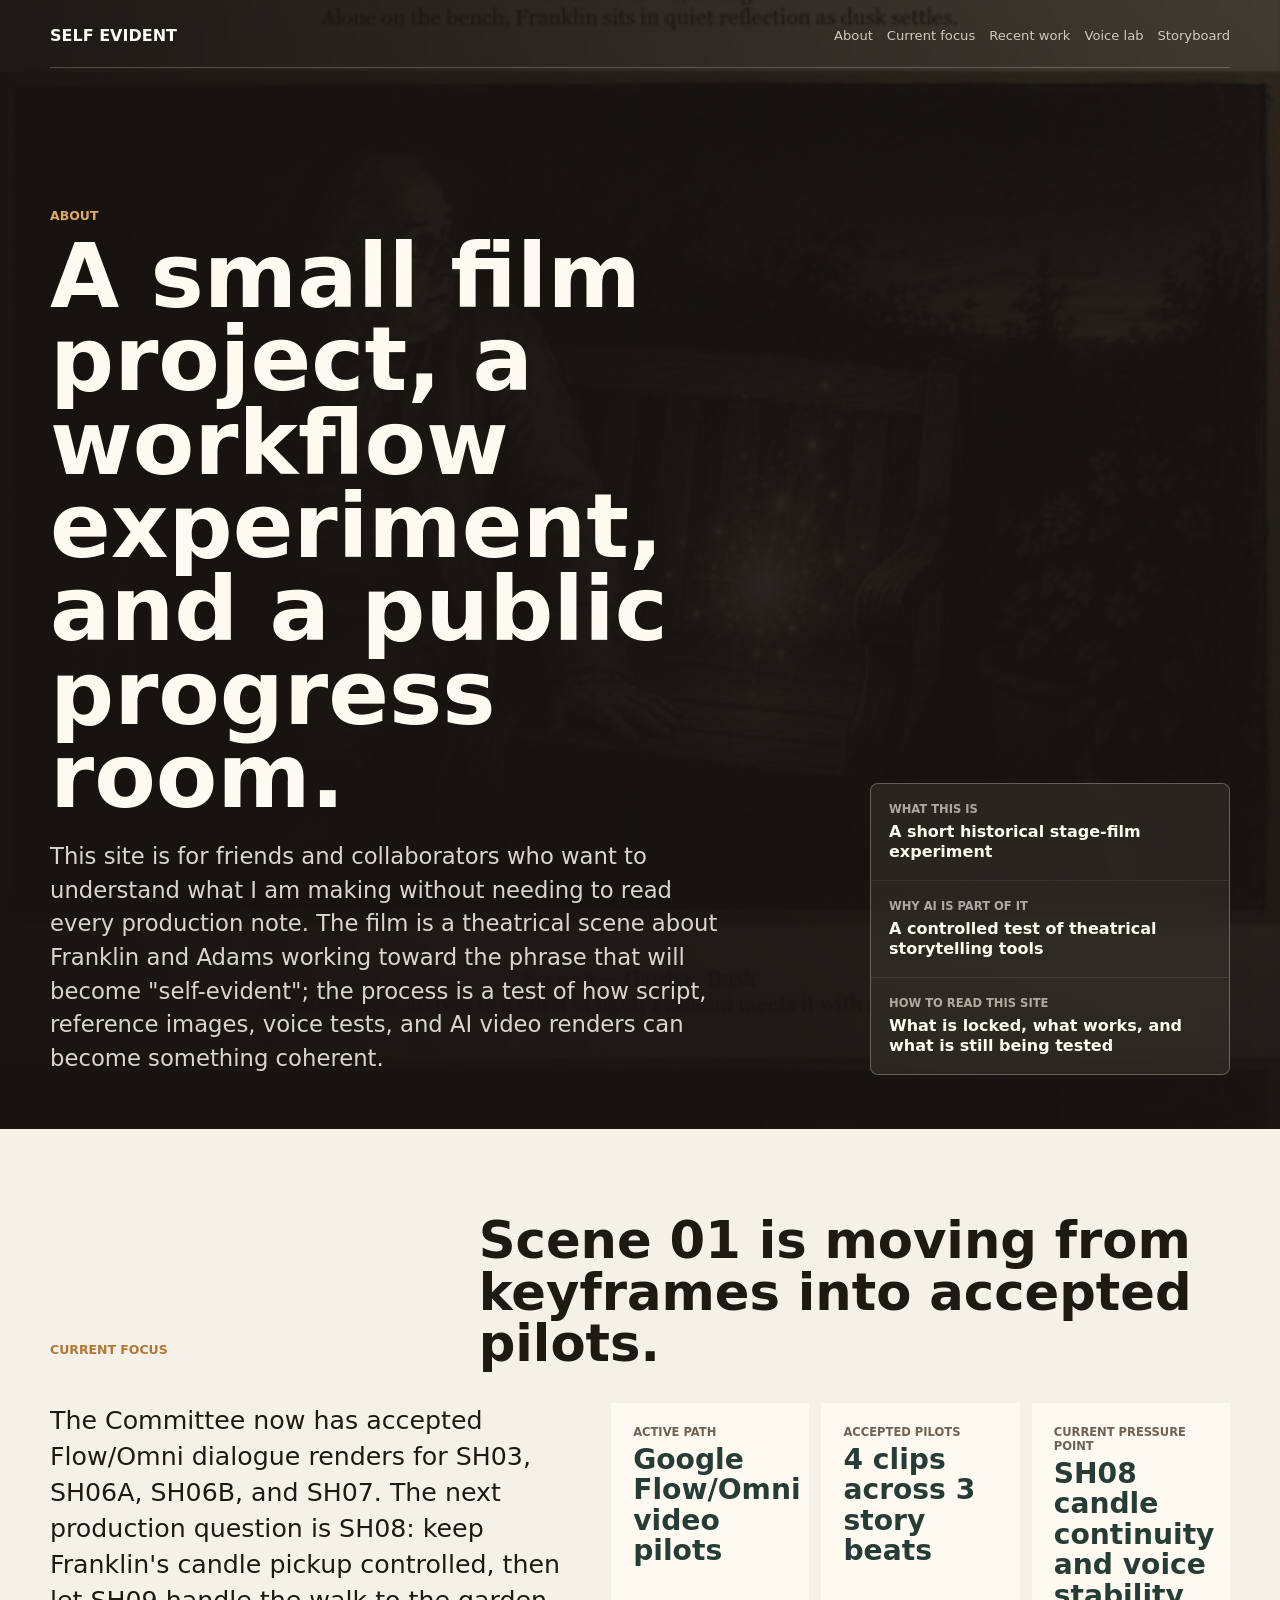
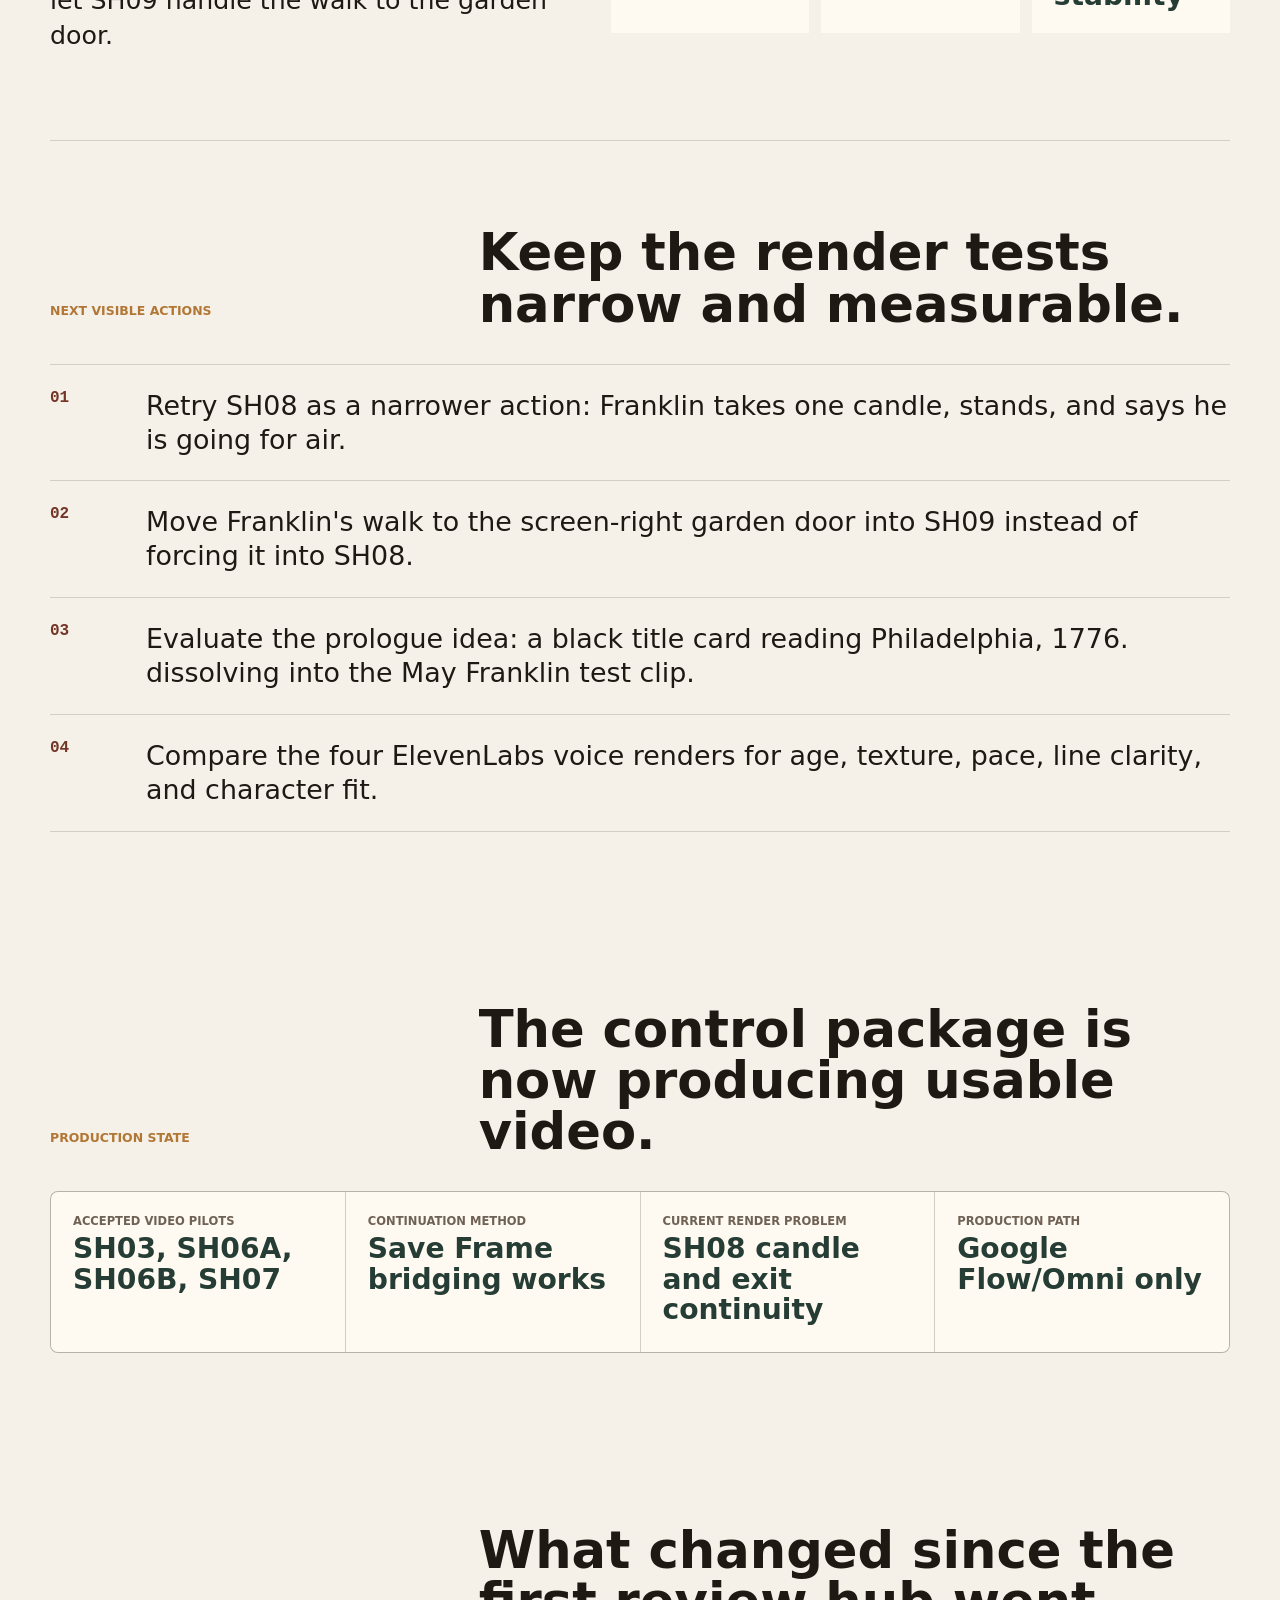
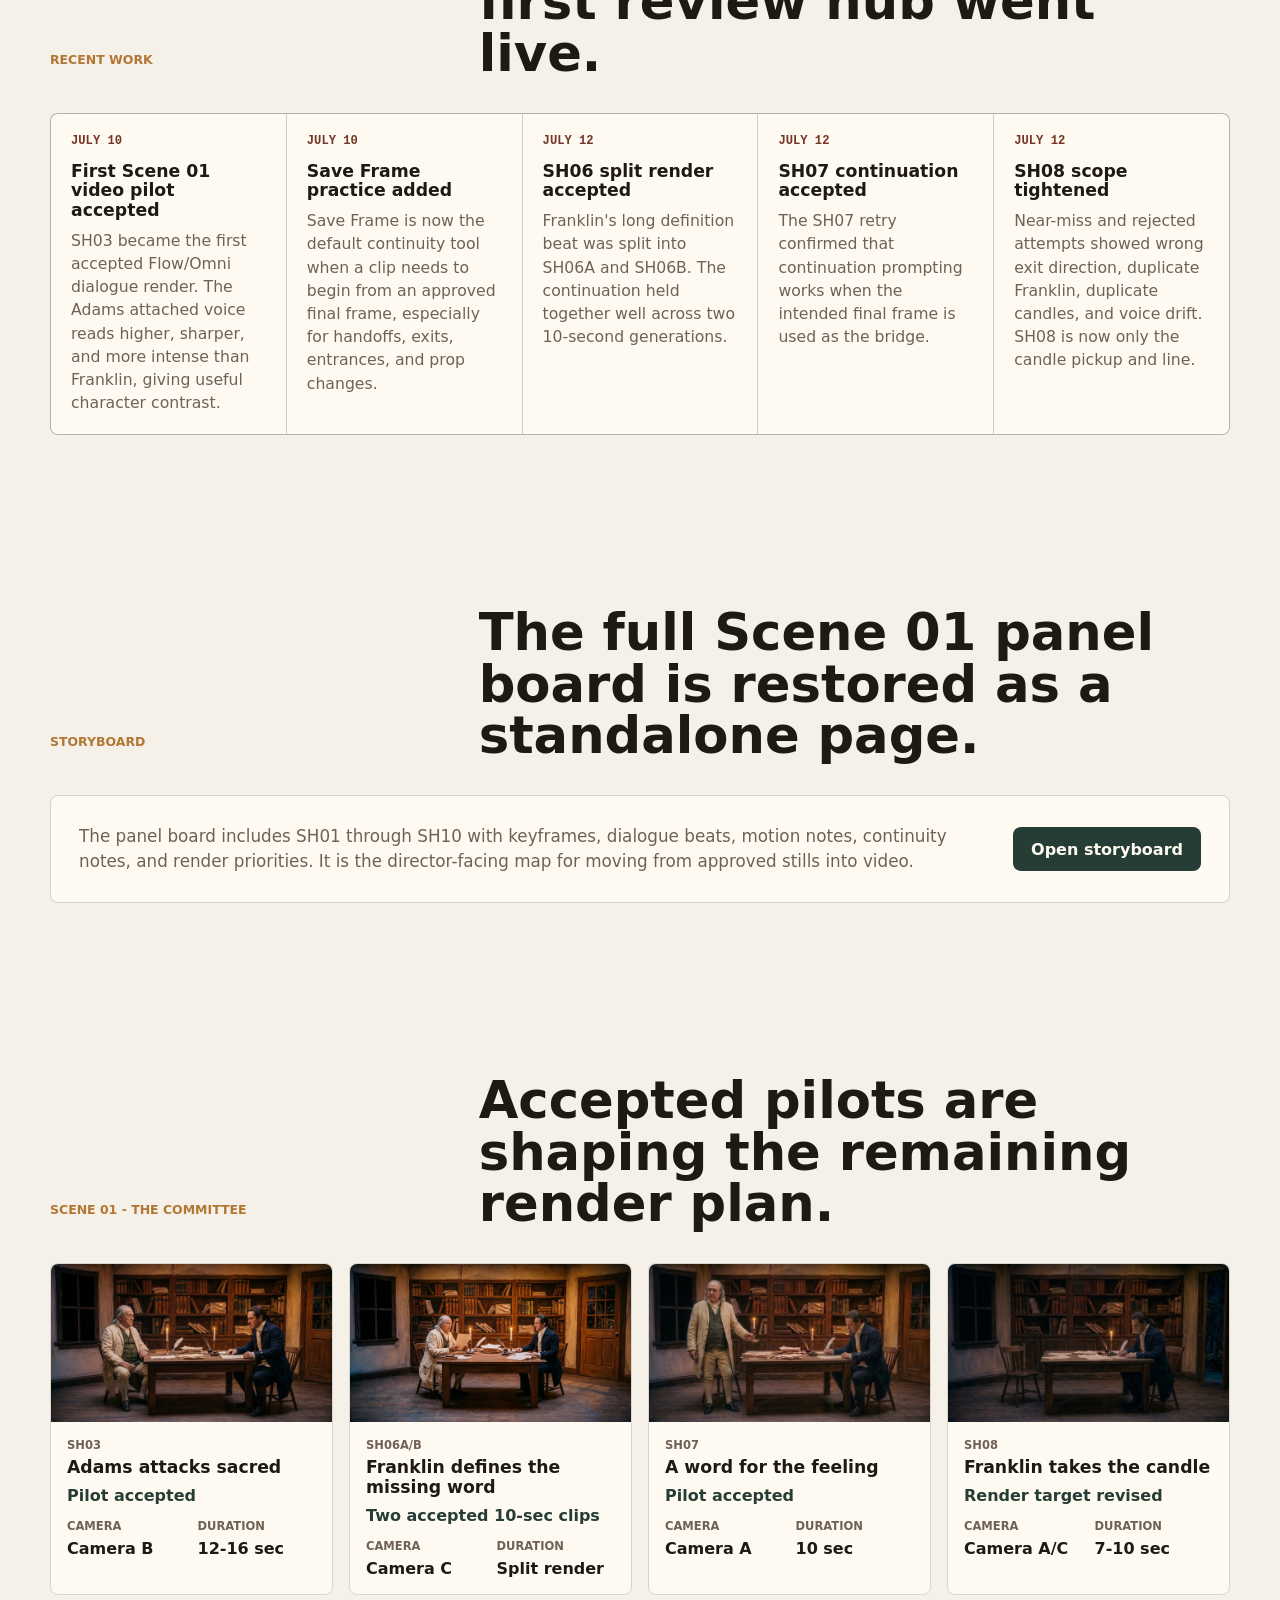
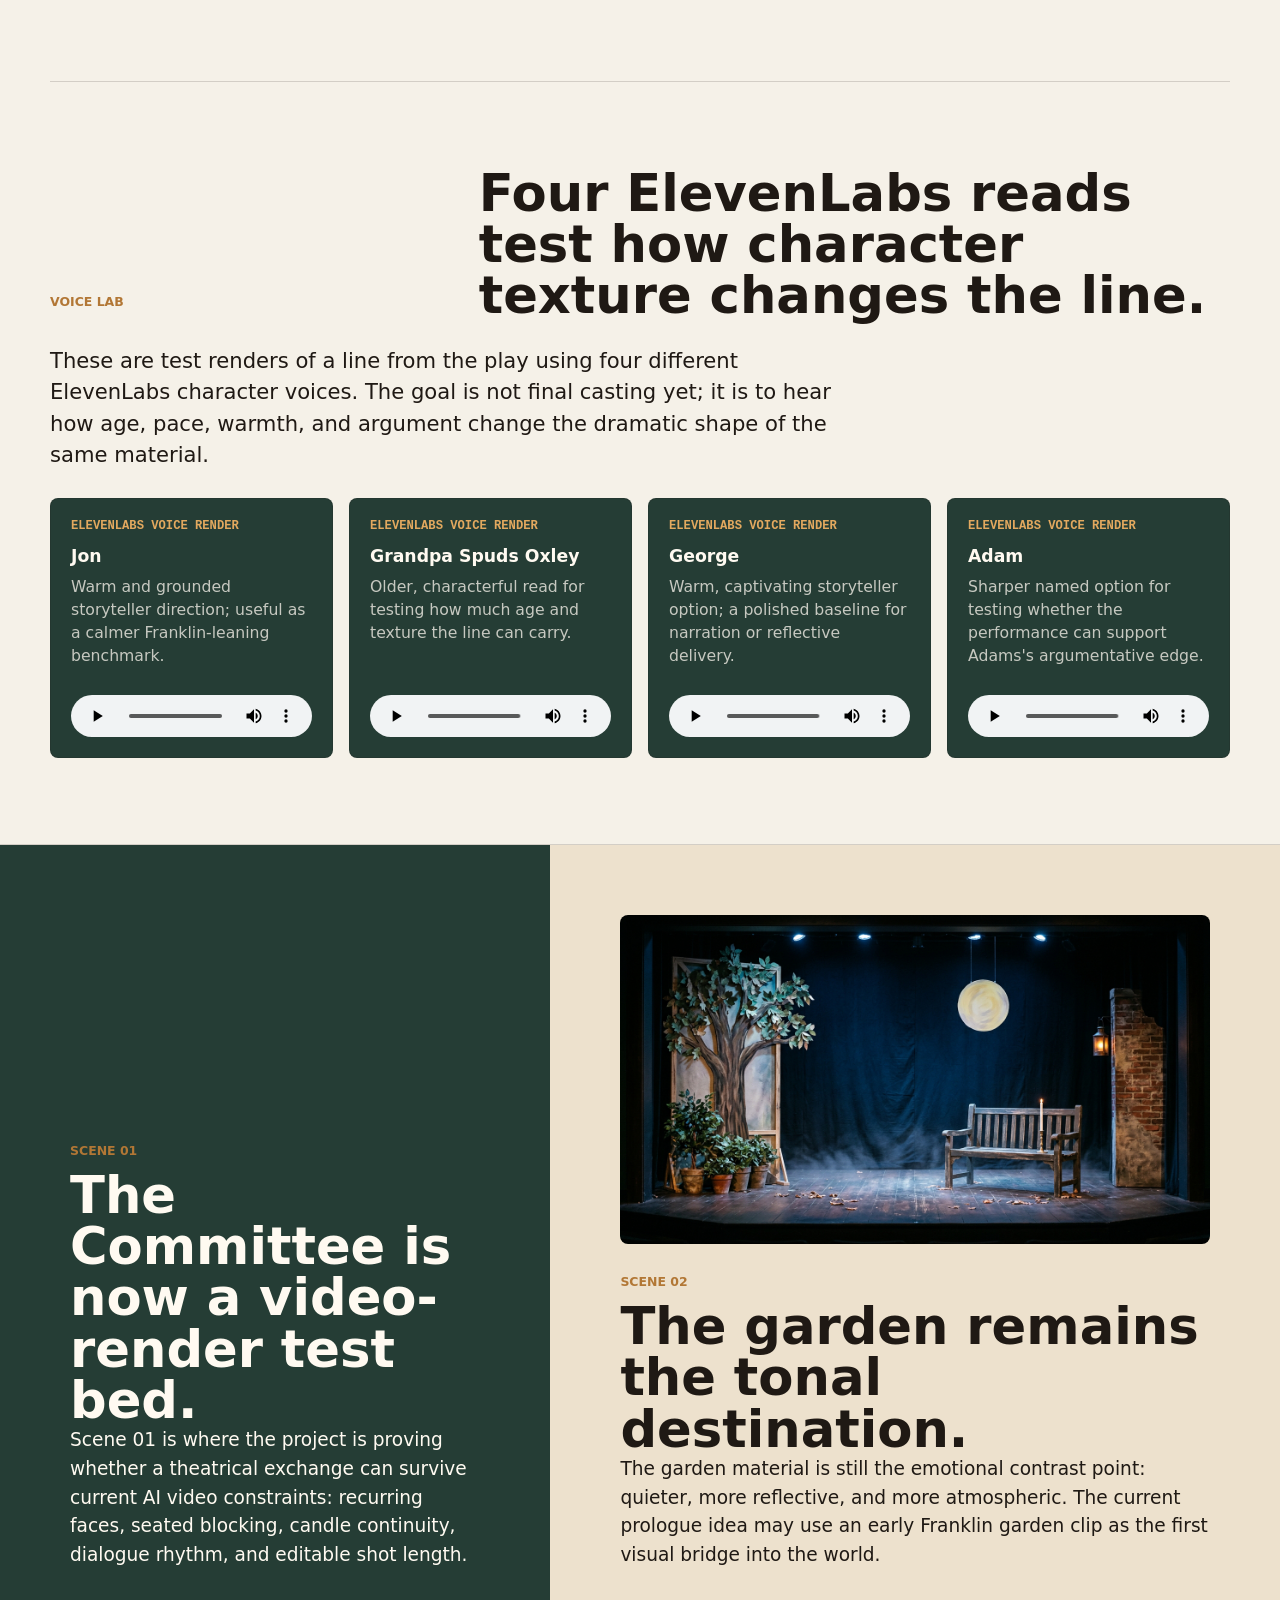
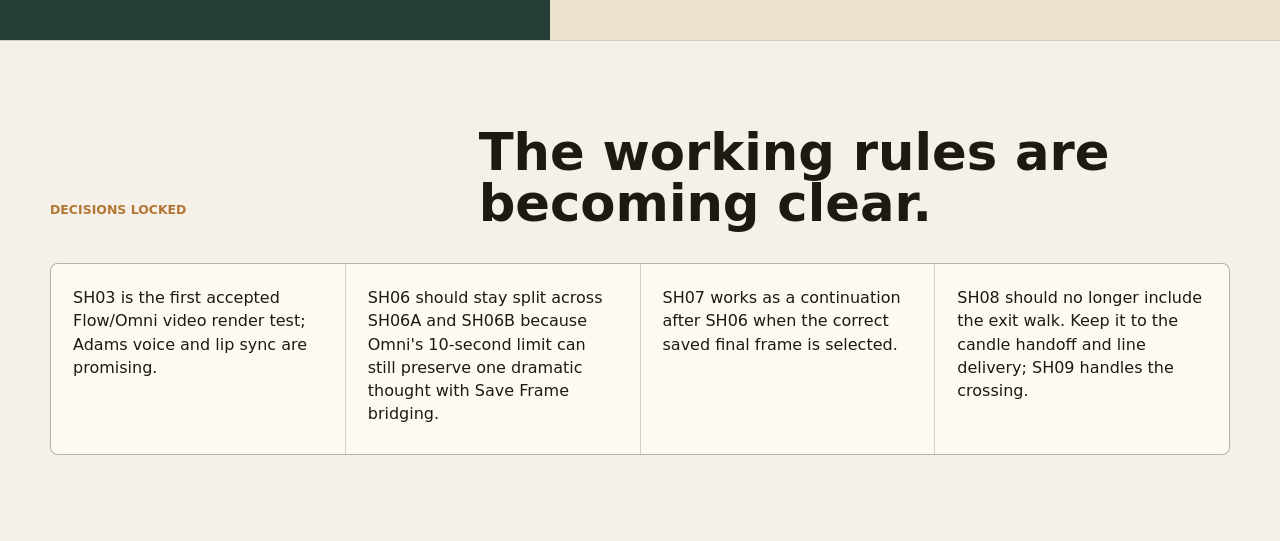
==== index.html @ 18ba49cf "Initial commit: Self Evident project site Site content copied from the sites-plugin-sites-openai-bun" ====
<!doctype html>
<html lang="en">
<head>
  <meta charset="utf-8">
  <meta name="viewport" content="width=device-width, initial-scale=1">
  <title>Self Evident Project State</title>
  <meta name="description" content="A public progress room for the Self Evident short film experiment, with Scene 01 pilots, workflow notes, and ElevenLabs voice tests.">
  <link rel="stylesheet" href="styles.css">
</head>
<body>
  <main>
    <section class="hero" id="about">
      <div class="heroMedia" aria-hidden="true">
        <img src="self-evident/refs/SE_CONCEPT_STORYBOARD_MASTER_v01.png" alt="">
      </div>
      <div class="heroShade"></div>
      <div class="heroInner">
        <nav class="topbar" aria-label="Project sections">
          <span class="brand">Self Evident</span>
          <div class="menu">
            <a href="#about">About</a>
            <a href="#current-focus">Current focus</a>
            <a href="#recent-work">Recent work</a>
            <a href="#voice-lab">Voice lab</a>
            <a href="self-evident/storyboard/scene-01-storyboard-panels/">Storyboard</a>
          </div>
        </nav>

        <div class="heroGrid">
          <div class="heroCopy">
            <p class="eyebrow">About</p>
            <h1>A small film project, a workflow experiment, and a public progress room.</h1>
            <p class="lede">
              This site is for friends and collaborators who want to understand
              what I am making without needing to read every production note.
              The film is a theatrical scene about Franklin and Adams working
              toward the phrase that will become "self-evident"; the process is
              a test of how script, reference images, voice tests, and AI video
              renders can become something coherent.
            </p>
          </div>

          <aside class="statusPanel" aria-label="Project orientation">
            <div>
              <span class="panelLabel">What this is</span>
              <strong>A short historical stage-film experiment</strong>
            </div>
            <div>
              <span class="panelLabel">Why AI is part of it</span>
              <strong>A controlled test of theatrical storytelling tools</strong>
            </div>
            <div>
              <span class="panelLabel">How to read this site</span>
              <strong>What is locked, what works, and what is still being tested</strong>
            </div>
          </aside>
        </div>
      </div>
    </section>

    <section class="section currentFocus" id="current-focus" aria-label="Current focus">
      <div class="sectionHeader">
        <p class="eyebrow">Current focus</p>
        <h2>Scene 01 is moving from keyframes into accepted pilots.</h2>
      </div>
      <div class="focusGrid">
        <p class="focusLead">
          The Committee now has accepted Flow/Omni dialogue renders for SH03,
          SH06A, SH06B, and SH07. The next production question is SH08: keep
          Franklin's candle pickup controlled, then let SH09 handle the walk to
          the garden door.
        </p>
        <div class="focusMetrics">
          <div class="metric"><span>Active path</span><strong>Google Flow/Omni video pilots</strong></div>
          <div class="metric"><span>Accepted pilots</span><strong>4 clips across 3 story beats</strong></div>
          <div class="metric"><span>Current pressure point</span><strong>SH08 candle continuity and voice stability</strong></div>
        </div>
      </div>
    </section>

    <section class="section" aria-label="Next actions">
      <div class="sectionHeader">
        <p class="eyebrow">Next visible actions</p>
        <h2>Keep the render tests narrow and measurable.</h2>
      </div>
      <div class="actionList">
        <div class="actionItem"><span>01</span><p>Retry SH08 as a narrower action: Franklin takes one candle, stands, and says he is going for air.</p></div>
        <div class="actionItem"><span>02</span><p>Move Franklin's walk to the screen-right garden door into SH09 instead of forcing it into SH08.</p></div>
        <div class="actionItem"><span>03</span><p>Evaluate the prologue idea: a black title card reading Philadelphia, 1776. dissolving into the May Franklin test clip.</p></div>
        <div class="actionItem"><span>04</span><p>Compare the four ElevenLabs voice renders for age, texture, pace, line clarity, and character fit.</p></div>
      </div>
    </section>

    <section class="section" aria-label="Production state">
      <div class="sectionHeader">
        <p class="eyebrow">Production state</p>
        <h2>The control package is now producing usable video.</h2>
      </div>
      <div class="readinessGrid">
        <div class="metric"><span>Accepted video pilots</span><strong>SH03, SH06A, SH06B, SH07</strong></div>
        <div class="metric"><span>Continuation method</span><strong>Save Frame bridging works</strong></div>
        <div class="metric"><span>Current render problem</span><strong>SH08 candle and exit continuity</strong></div>
        <div class="metric"><span>Production path</span><strong>Google Flow/Omni only</strong></div>
      </div>
    </section>

    <section class="section" id="recent-work" aria-label="Recent work completed">
      <div class="sectionHeader">
        <p class="eyebrow">Recent work</p>
        <h2>What changed since the first review hub went live.</h2>
      </div>
      <div class="updateList">
        <article class="updateItem"><span>July 10</span><h3>First Scene 01 video pilot accepted</h3><p>SH03 became the first accepted Flow/Omni dialogue render. The Adams attached voice reads higher, sharper, and more intense than Franklin, giving useful character contrast.</p></article>
        <article class="updateItem"><span>July 10</span><h3>Save Frame practice added</h3><p>Save Frame is now the default continuity tool when a clip needs to begin from an approved final frame, especially for handoffs, exits, entrances, and prop changes.</p></article>
        <article class="updateItem"><span>July 12</span><h3>SH06 split render accepted</h3><p>Franklin's long definition beat was split into SH06A and SH06B. The continuation held together well across two 10-second generations.</p></article>
        <article class="updateItem"><span>July 12</span><h3>SH07 continuation accepted</h3><p>The SH07 retry confirmed that continuation prompting works when the intended final frame is used as the bridge.</p></article>
        <article class="updateItem"><span>July 12</span><h3>SH08 scope tightened</h3><p>Near-miss and rejected attempts showed wrong exit direction, duplicate Franklin, duplicate candles, and voice drift. SH08 is now only the candle pickup and line.</p></article>
      </div>
    </section>

    <section class="section" aria-label="Scene 01 storyboard link">
      <div class="sectionHeader">
        <p class="eyebrow">Storyboard</p>
        <h2>The full Scene 01 panel board is restored as a standalone page.</h2>
      </div>
      <div class="storyboardCallout">
        <p>
          The panel board includes SH01 through SH10 with keyframes, dialogue
          beats, motion notes, continuity notes, and render priorities. It is
          the director-facing map for moving from approved stills into video.
        </p>
        <a class="button" href="self-evident/storyboard/scene-01-storyboard-panels/">Open storyboard</a>
      </div>
    </section>

    <section class="section" aria-label="Current shot state">
      <div class="sectionHeader">
        <p class="eyebrow">Scene 01 - The Committee</p>
        <h2>Accepted pilots are shaping the remaining render plan.</h2>
      </div>
      <div class="shotGrid">
        <article class="shotCard">
          <div class="shotImage"><img src="self-evident/keyframes/SE_S01_SH04_KF_v01.png" alt="SH03: Adams attacks sacred"></div>
          <div class="shotMeta"><span>SH03</span><h3>Adams attacks sacred</h3><p>Pilot accepted</p><dl><div><dt>Camera</dt><dd>Camera B</dd></div><div><dt>Duration</dt><dd>12-16 sec</dd></div></dl></div>
        </article>
        <article class="shotCard">
          <div class="shotImage"><img src="self-evident/keyframes/SE_S01_SH01_KF_v01.png" alt="SH06A/B: Franklin defines the missing word"></div>
          <div class="shotMeta"><span>SH06A/B</span><h3>Franklin defines the missing word</h3><p>Two accepted 10-sec clips</p><dl><div><dt>Camera</dt><dd>Camera C</dd></div><div><dt>Duration</dt><dd>Split render</dd></div></dl></div>
        </article>
        <article class="shotCard">
          <div class="shotImage"><img src="self-evident/keyframes/SE_S01_SH08_KF_v01.png" alt="SH07: A word for the feeling"></div>
          <div class="shotMeta"><span>SH07</span><h3>A word for the feeling</h3><p>Pilot accepted</p><dl><div><dt>Camera</dt><dd>Camera A</dd></div><div><dt>Duration</dt><dd>10 sec</dd></div></dl></div>
        </article>
        <article class="shotCard">
          <div class="shotImage"><img src="self-evident/keyframes/SE_S01_SH10_KF_v01.png" alt="SH08: Franklin takes the candle"></div>
          <div class="shotMeta"><span>SH08</span><h3>Franklin takes the candle</h3><p>Render target revised</p><dl><div><dt>Camera</dt><dd>Camera A/C</dd></div><div><dt>Duration</dt><dd>7-10 sec</dd></div></dl></div>
        </article>
      </div>
    </section>

    <section class="section voiceLab" id="voice-lab" aria-label="ElevenLabs voice tests">
      <div class="sectionHeader">
        <p class="eyebrow">Voice Lab</p>
        <h2>Four ElevenLabs reads test how character texture changes the line.</h2>
      </div>
      <div class="voiceIntro">
        <p>
          These are test renders of a line from the play using four different
          ElevenLabs character voices. The goal is not final casting yet; it is
          to hear how age, pace, warmth, and argument change the dramatic shape
          of the same material.
        </p>
      </div>
      <div class="voiceGrid">
        <article class="voiceCard"><div><span>ElevenLabs voice render</span><h3>Jon</h3><p>Warm and grounded storyteller direction; useful as a calmer Franklin-leaning benchmark.</p></div><audio controls src="self-evident/audio/voice-tests/jon-warm-grounded-storyteller.mp3"></audio></article>
        <article class="voiceCard"><div><span>ElevenLabs voice render</span><h3>Grandpa Spuds Oxley</h3><p>Older, characterful read for testing how much age and texture the line can carry.</p></div><audio controls src="self-evident/audio/voice-tests/grandpa-spuds-oxley.mp3"></audio></article>
        <article class="voiceCard"><div><span>ElevenLabs voice render</span><h3>George</h3><p>Warm, captivating storyteller option; a polished baseline for narration or reflective delivery.</p></div><audio controls src="self-evident/audio/voice-tests/george-warm-captivating-storyteller.mp3"></audio></article>
        <article class="voiceCard"><div><span>ElevenLabs voice render</span><h3>Adam</h3><p>Sharper named option for testing whether the performance can support Adams's argumentative edge.</p></div><audio controls src="self-evident/audio/voice-tests/adam.mp3"></audio></article>
      </div>
    </section>

    <section class="scenes" aria-label="Scene overview">
      <div class="sceneBlock primary">
        <p class="eyebrow">Scene 01</p>
        <h2>The Committee is now a video-render test bed.</h2>
        <p>Scene 01 is where the project is proving whether a theatrical exchange can survive current AI video constraints: recurring faces, seated blocking, candle continuity, dialogue rhythm, and editable shot length.</p>
      </div>
      <div class="sceneBlock garden">
        <div class="gardenImage"><img src="self-evident/refs/SE_ENV_GARDEN_RICH_STAGE_MASTER_v01.jpeg" alt="Garden stage environment reference"></div>
        <div>
          <p class="eyebrow">Scene 02</p>
          <h2>The garden remains the tonal destination.</h2>
          <p>The garden material is still the emotional contrast point: quieter, more reflective, and more atmospheric. The current prologue idea may use an early Franklin garden clip as the first visual bridge into the world.</p>
        </div>
      </div>
    </section>

    <section class="section" aria-label="Decisions locked">
      <div class="sectionHeader">
        <p class="eyebrow">Decisions locked</p>
        <h2>The working rules are becoming clear.</h2>
      </div>
      <div class="decisionList">
        <p>SH03 is the first accepted Flow/Omni video render test; Adams voice and lip sync are promising.</p>
        <p>SH06 should stay split across SH06A and SH06B because Omni's 10-second limit can still preserve one dramatic thought with Save Frame bridging.</p>
        <p>SH07 works as a continuation after SH06 when the correct saved final frame is selected.</p>
        <p>SH08 should no longer include the exit walk. Keep it to the candle handoff and line delivery; SH09 handles the crossing.</p>
      </div>
    </section>
  </main>
</body>
</html>
---- styles.css ----
* {
  box-sizing: border-box;
}

:root {
  --background: #f5f1e8;
  --foreground: #17130f;
  --ink: #1f1914;
  --muted: #6f6255;
  --line: rgba(31, 25, 20, 0.16);
  --paper: #fffaf1;
  --paper-strong: #ede1cd;
  --green: #253d35;
  --red: #743527;
  --gold: #b27735;
}

html {
  background: var(--background);
  color: var(--foreground);
  scroll-behavior: smooth;
}

body {
  margin: 0;
  background: var(--background);
  color: var(--foreground);
  font-family: Inter, ui-sans-serif, system-ui, -apple-system, BlinkMacSystemFont, "Segoe UI", sans-serif;
}

img {
  display: block;
  width: 100%;
  object-fit: cover;
}

a {
  color: inherit;
}

.hero {
  position: relative;
  min-height: 92vh;
  color: #fffaf1;
  background: #17130f;
}

.heroMedia,
.heroShade {
  position: absolute;
  inset: 0;
}

.heroMedia img {
  height: 100%;
  opacity: 0.58;
}

.heroShade {
  background:
    linear-gradient(90deg, rgba(23, 19, 15, 0.92) 0%, rgba(23, 19, 15, 0.74) 42%, rgba(23, 19, 15, 0.48) 100%),
    linear-gradient(180deg, rgba(23, 19, 15, 0.35) 0%, rgba(23, 19, 15, 0.88) 100%);
}

.heroInner {
  position: relative;
  z-index: 1;
  width: min(1180px, calc(100% - 36px));
  min-height: 92vh;
  margin: 0 auto;
  display: flex;
  flex-direction: column;
  justify-content: space-between;
  padding: 26px 0 54px;
}

.topbar {
  display: grid;
  grid-template-columns: minmax(0, 1fr) auto;
  gap: 18px;
  align-items: center;
  padding-bottom: 22px;
  border-bottom: 1px solid rgba(255, 250, 241, 0.22);
  color: rgba(255, 250, 241, 0.76);
  font-size: 0.82rem;
}

.brand {
  color: #fffaf1;
  font-size: 1rem;
  font-weight: 800;
  text-transform: uppercase;
}

.menu {
  display: flex;
  flex-wrap: wrap;
  gap: 14px;
  justify-content: flex-end;
}

.menu a {
  text-decoration: none;
}

.menu a:hover {
  color: #fffaf1;
}

.heroGrid {
  display: grid;
  grid-template-columns: minmax(0, 1fr) 360px;
  gap: 42px;
  align-items: end;
  margin-top: 140px;
}

.heroCopy {
  max-width: 760px;
}

.eyebrow {
  margin: 0 0 12px;
  color: var(--gold);
  font-size: 0.78rem;
  font-weight: 800;
  text-transform: uppercase;
}

.hero .eyebrow {
  color: #e3a95f;
}

h1,
h2,
h3,
p {
  margin-top: 0;
}

h1 {
  margin-bottom: 22px;
  font-size: clamp(3rem, 7vw, 6.7rem);
  line-height: 0.93;
  max-width: 920px;
}

h2 {
  margin-bottom: 0;
  color: var(--ink);
  font-size: clamp(2rem, 4vw, 4.1rem);
  line-height: 1;
}

h3 {
  margin-bottom: 8px;
  color: var(--ink);
  font-size: 1.08rem;
  line-height: 1.14;
}

.lede {
  max-width: 690px;
  margin-bottom: 0;
  color: rgba(255, 250, 241, 0.84);
  font-size: clamp(1.05rem, 1.8vw, 1.42rem);
  line-height: 1.48;
}

.statusPanel {
  display: grid;
  gap: 1px;
  overflow: hidden;
  border: 1px solid rgba(255, 250, 241, 0.22);
  border-radius: 8px;
  background: rgba(255, 250, 241, 0.14);
  backdrop-filter: blur(14px);
}

.statusPanel div {
  padding: 18px;
  background: rgba(23, 19, 15, 0.46);
}

.panelLabel,
.metric span,
.shotMeta span,
dt {
  display: block;
  margin-bottom: 6px;
  color: var(--muted);
  font-size: 0.72rem;
  font-weight: 800;
  text-transform: uppercase;
}

.statusPanel .panelLabel {
  color: rgba(255, 250, 241, 0.62);
}

.statusPanel strong {
  color: #fffaf1;
  font-size: 1rem;
  line-height: 1.25;
}

.section {
  width: min(1180px, calc(100% - 36px));
  margin: 0 auto;
  padding: 86px 0;
}

.currentFocus,
.aboutCta {
  border-bottom: 1px solid var(--line);
}

.sectionHeader {
  display: grid;
  grid-template-columns: minmax(240px, 0.52fr) minmax(0, 1fr);
  gap: 38px;
  align-items: end;
  margin-bottom: 34px;
}

.focusGrid {
  display: grid;
  grid-template-columns: minmax(0, 0.92fr) minmax(0, 1.08fr);
  gap: 34px;
  align-items: start;
}

.focusLead {
  margin: 0;
  color: var(--ink);
  font-size: clamp(1.18rem, 2vw, 1.58rem);
  line-height: 1.42;
}

.focusMetrics,
.readinessGrid {
  display: grid;
  grid-template-columns: repeat(3, minmax(0, 1fr));
  gap: 12px;
}

.readinessGrid {
  grid-template-columns: repeat(4, minmax(0, 1fr));
  gap: 1px;
  overflow: hidden;
  border: 1px solid var(--line);
  border-radius: 8px;
  background: var(--line);
}

.metric {
  min-height: 160px;
  padding: 22px;
  background: var(--paper);
}

.metric strong {
  display: block;
  color: var(--green);
  font-size: clamp(1.22rem, 2.2vw, 2rem);
  line-height: 1.08;
}

.actionList {
  display: grid;
  border-top: 1px solid var(--line);
}

.actionItem {
  display: grid;
  grid-template-columns: 72px minmax(0, 1fr);
  gap: 24px;
  padding: 24px 0;
  border-bottom: 1px solid var(--line);
}

.actionItem span {
  color: var(--red);
  font-family: ui-monospace, SFMono-Regular, Menlo, monospace;
  font-weight: 800;
}

.actionItem p {
  margin: 0;
  color: var(--ink);
  font-size: clamp(1.08rem, 2.1vw, 1.7rem);
  line-height: 1.26;
}

.updateList {
  display: grid;
  grid-template-columns: repeat(5, minmax(0, 1fr));
  gap: 1px;
  overflow: hidden;
  border: 1px solid var(--line);
  border-radius: 8px;
  background: var(--line);
}

.updateItem {
  min-height: 250px;
  padding: 20px;
  background: var(--paper);
}

.updateItem span,
.voiceCard span {
  display: block;
  margin-bottom: 14px;
  color: var(--red);
  font-family: ui-monospace, SFMono-Regular, Menlo, monospace;
  font-size: 0.76rem;
  font-weight: 800;
  text-transform: uppercase;
}

.updateItem p,
.voiceIntro p,
.voiceCard p {
  margin-bottom: 0;
  color: var(--muted);
  font-size: 0.98rem;
  line-height: 1.48;
}

.shotGrid,
.voiceGrid,
.decisionList {
  display: grid;
  grid-template-columns: repeat(4, minmax(0, 1fr));
  gap: 16px;
}

.shotCard {
  overflow: hidden;
  border: 1px solid var(--line);
  border-radius: 8px;
  background: var(--paper);
}

.shotImage {
  aspect-ratio: 16 / 9;
  background: var(--ink);
}

.shotImage img {
  height: 100%;
}

.shotMeta {
  padding: 16px;
}

.shotMeta p {
  margin-bottom: 14px;
  color: var(--green);
  font-weight: 750;
}

.shotMeta dl {
  display: grid;
  grid-template-columns: 1fr 1fr;
  gap: 12px;
  margin: 0;
}

.shotMeta dd {
  margin: 0;
  color: var(--ink);
  font-weight: 700;
}

.voiceLab {
  border-top: 1px solid var(--line);
}

.voiceIntro {
  max-width: 800px;
  margin: -10px 0 28px;
}

.voiceIntro p {
  color: var(--ink);
  font-size: clamp(1.02rem, 1.7vw, 1.32rem);
}

.voiceCard {
  display: flex;
  min-height: 260px;
  flex-direction: column;
  justify-content: space-between;
  padding: 20px;
  border: 1px solid var(--line);
  border-radius: 8px;
  background: var(--green);
  color: #fffaf1;
}

.voiceCard h3 {
  color: #fffaf1;
}

.voiceCard p {
  margin-bottom: 22px;
  color: rgba(255, 250, 241, 0.74);
}

.voiceCard span {
  color: #e3a95f;
}

.voiceCard audio {
  width: 100%;
  height: 42px;
}

.scenes {
  display: grid;
  grid-template-columns: minmax(0, 0.86fr) minmax(0, 1.14fr);
  min-height: 560px;
  border-top: 1px solid var(--line);
  border-bottom: 1px solid var(--line);
}

.sceneBlock {
  padding: clamp(34px, 6vw, 70px);
}

.sceneBlock.primary {
  display: flex;
  flex-direction: column;
  justify-content: flex-end;
  background: var(--green);
}

.sceneBlock.primary h2,
.sceneBlock.primary p:not(.eyebrow) {
  color: #fffaf1;
}

.sceneBlock p:not(.eyebrow) {
  max-width: 650px;
  margin-bottom: 0;
  color: var(--ink);
  font-size: clamp(1rem, 1.45vw, 1.25rem);
  line-height: 1.55;
}

.sceneBlock.garden {
  display: grid;
  grid-template-rows: minmax(260px, 1fr) auto;
  gap: 30px;
  background: var(--paper-strong);
}

.gardenImage {
  min-height: 280px;
  overflow: hidden;
  border-radius: 8px;
  background: var(--ink);
}

.gardenImage img {
  height: 100%;
}

.decisionList {
  gap: 1px;
  overflow: hidden;
  border: 1px solid var(--line);
  border-radius: 8px;
  background: var(--line);
}

.decisionList p {
  min-height: 190px;
  margin: 0;
  padding: 22px;
  background: var(--paper);
  color: var(--ink);
  font-size: 1rem;
  line-height: 1.45;
}

.storyboardCallout {
  display: grid;
  grid-template-columns: minmax(0, 1fr) auto;
  gap: 28px;
  align-items: center;
  padding: 28px;
  border: 1px solid var(--line);
  border-radius: 8px;
  background: var(--paper);
}

.storyboardCallout p {
  margin: 0;
  color: var(--muted);
  font-size: 1.05rem;
  line-height: 1.5;
}

.button {
  display: inline-flex;
  align-items: center;
  justify-content: center;
  min-height: 44px;
  padding: 0 18px;
  border-radius: 8px;
  background: var(--green);
  color: #fffaf1;
  font-weight: 800;
  text-decoration: none;
  white-space: nowrap;
}

@media (max-width: 980px) {
  .hero,
  .heroInner {
    min-height: auto;
  }

  .heroGrid,
  .focusGrid,
  .sectionHeader,
  .scenes,
  .storyboardCallout {
    grid-template-columns: 1fr;
  }

  .heroGrid {
    margin-top: 78px;
  }

  .readinessGrid,
  .focusMetrics,
  .shotGrid,
  .updateList,
  .voiceGrid,
  .decisionList {
    grid-template-columns: repeat(2, minmax(0, 1fr));
  }
}

@media (max-width: 640px) {
  .heroInner,
  .section {
    width: min(100% - 28px, 1180px);
  }

  .heroInner {
    padding: 18px 0 40px;
  }

  .topbar {
    grid-template-columns: 1fr;
  }

  .menu {
    justify-content: flex-start;
  }

  .heroGrid {
    margin-top: 54px;
    gap: 28px;
  }

  h1 {
    font-size: clamp(2.75rem, 18vw, 4.6rem);
  }

  .section {
    padding: 58px 0;
  }

  .readinessGrid,
  .focusMetrics,
  .shotGrid,
  .updateList,
  .voiceGrid,
  .decisionList {
    grid-template-columns: 1fr;
  }

  .actionItem {
    grid-template-columns: 44px minmax(0, 1fr);
    gap: 14px;
  }

  .metric,
  .updateItem,
  .voiceCard,
  .decisionList p {
    min-height: auto;
  }

  .sceneBlock {
    padding: 36px 18px;
  }
}
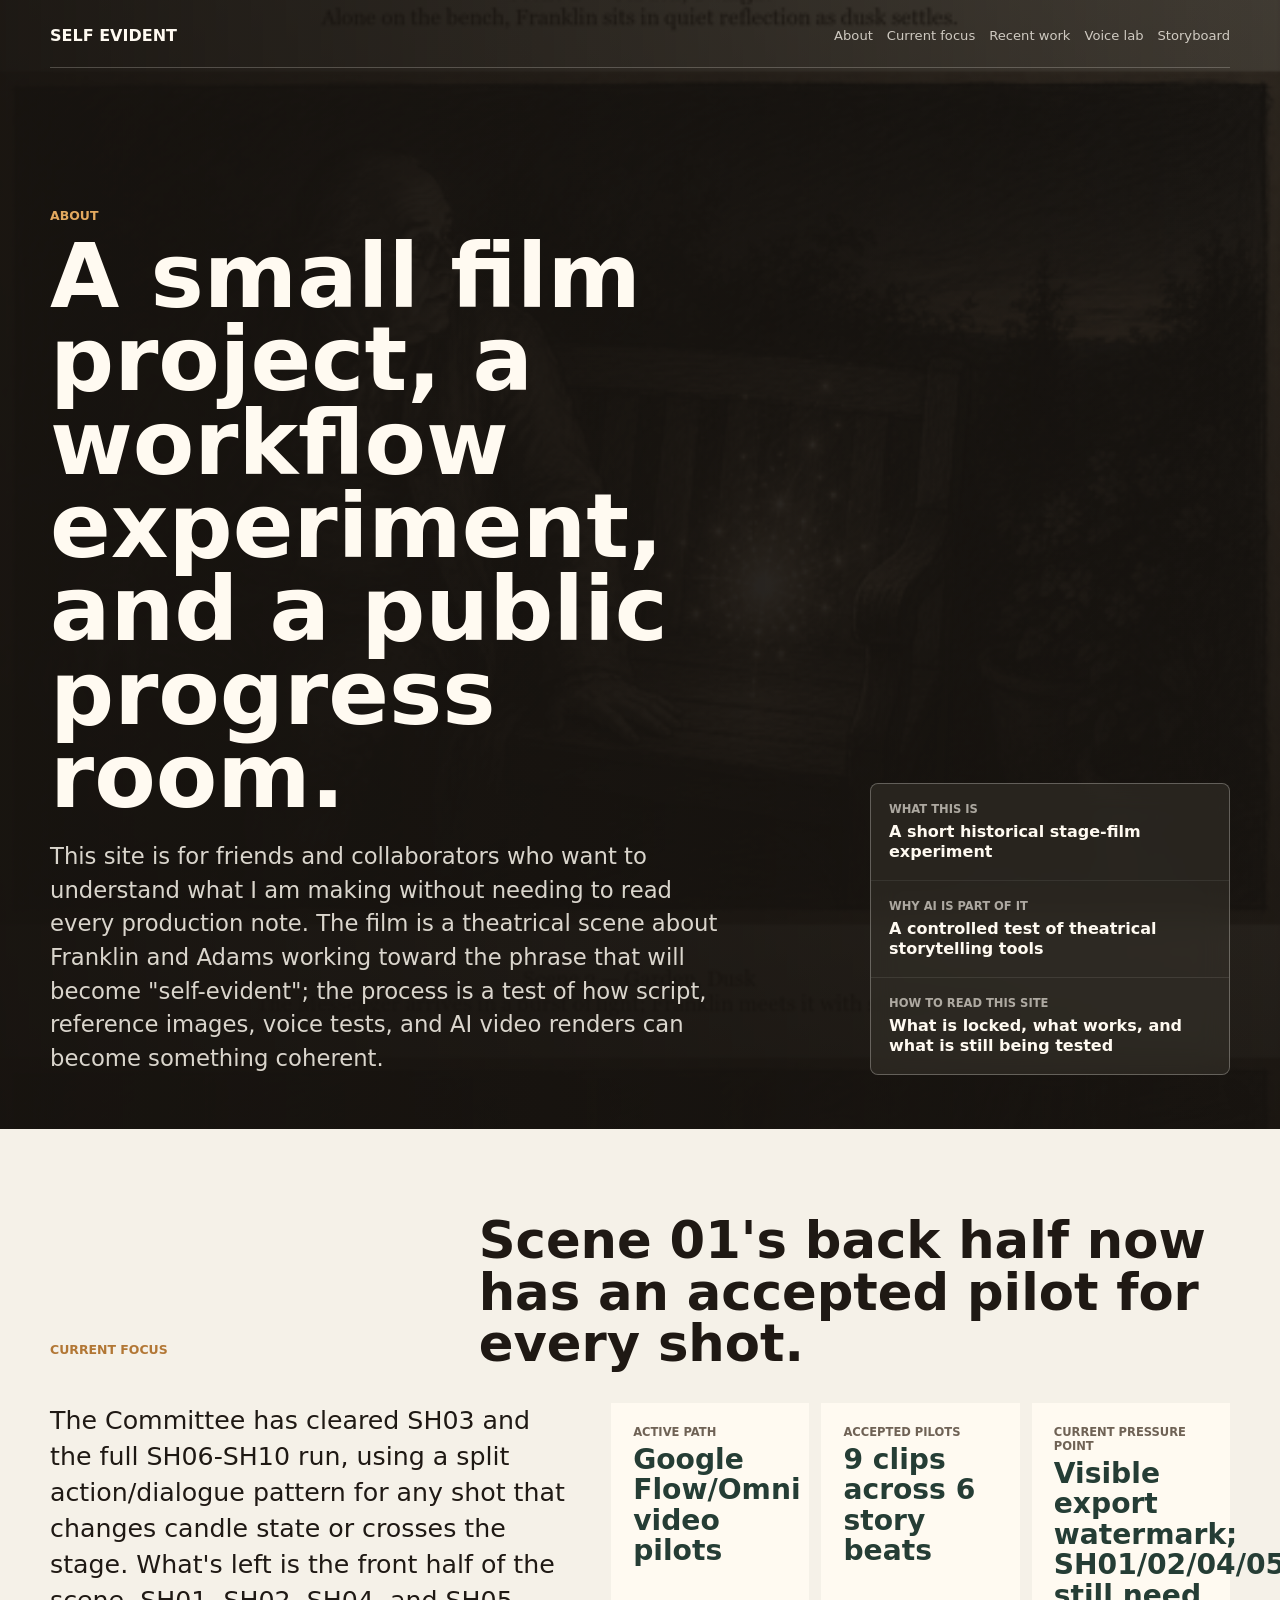
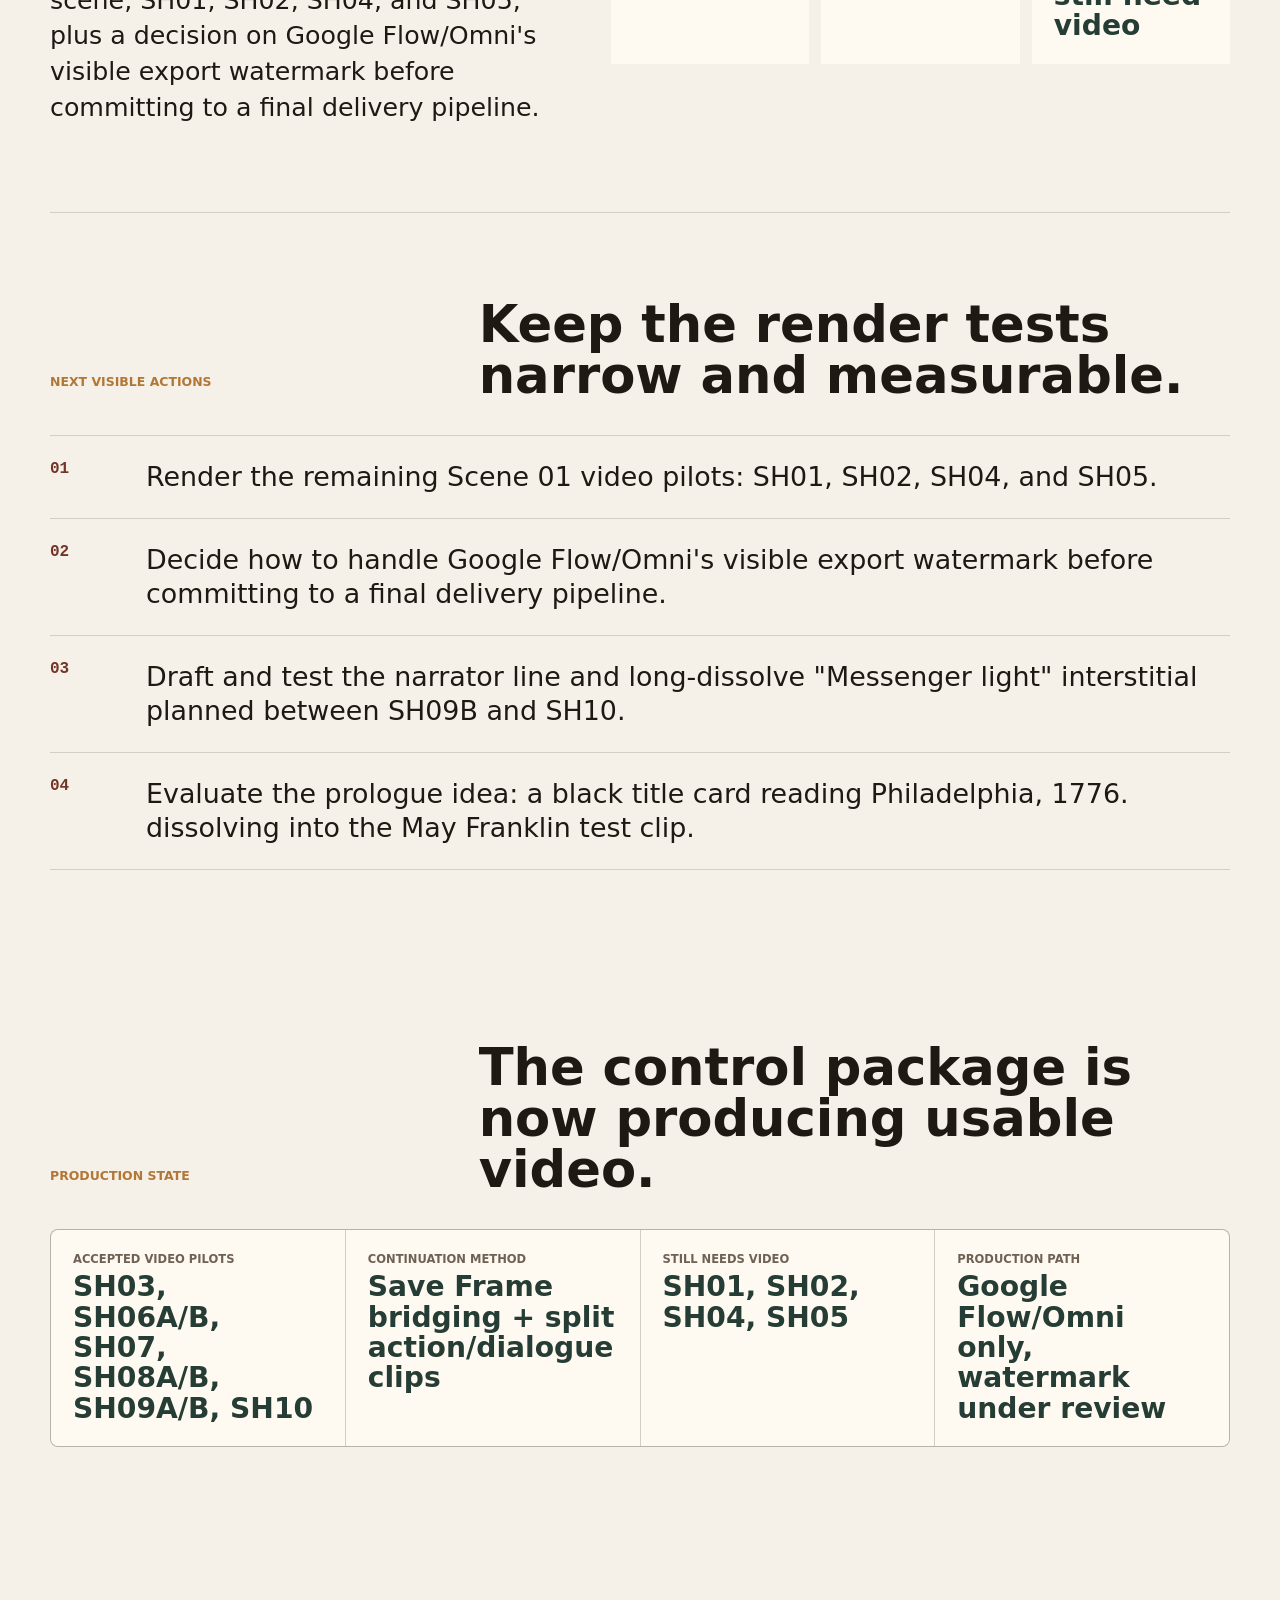
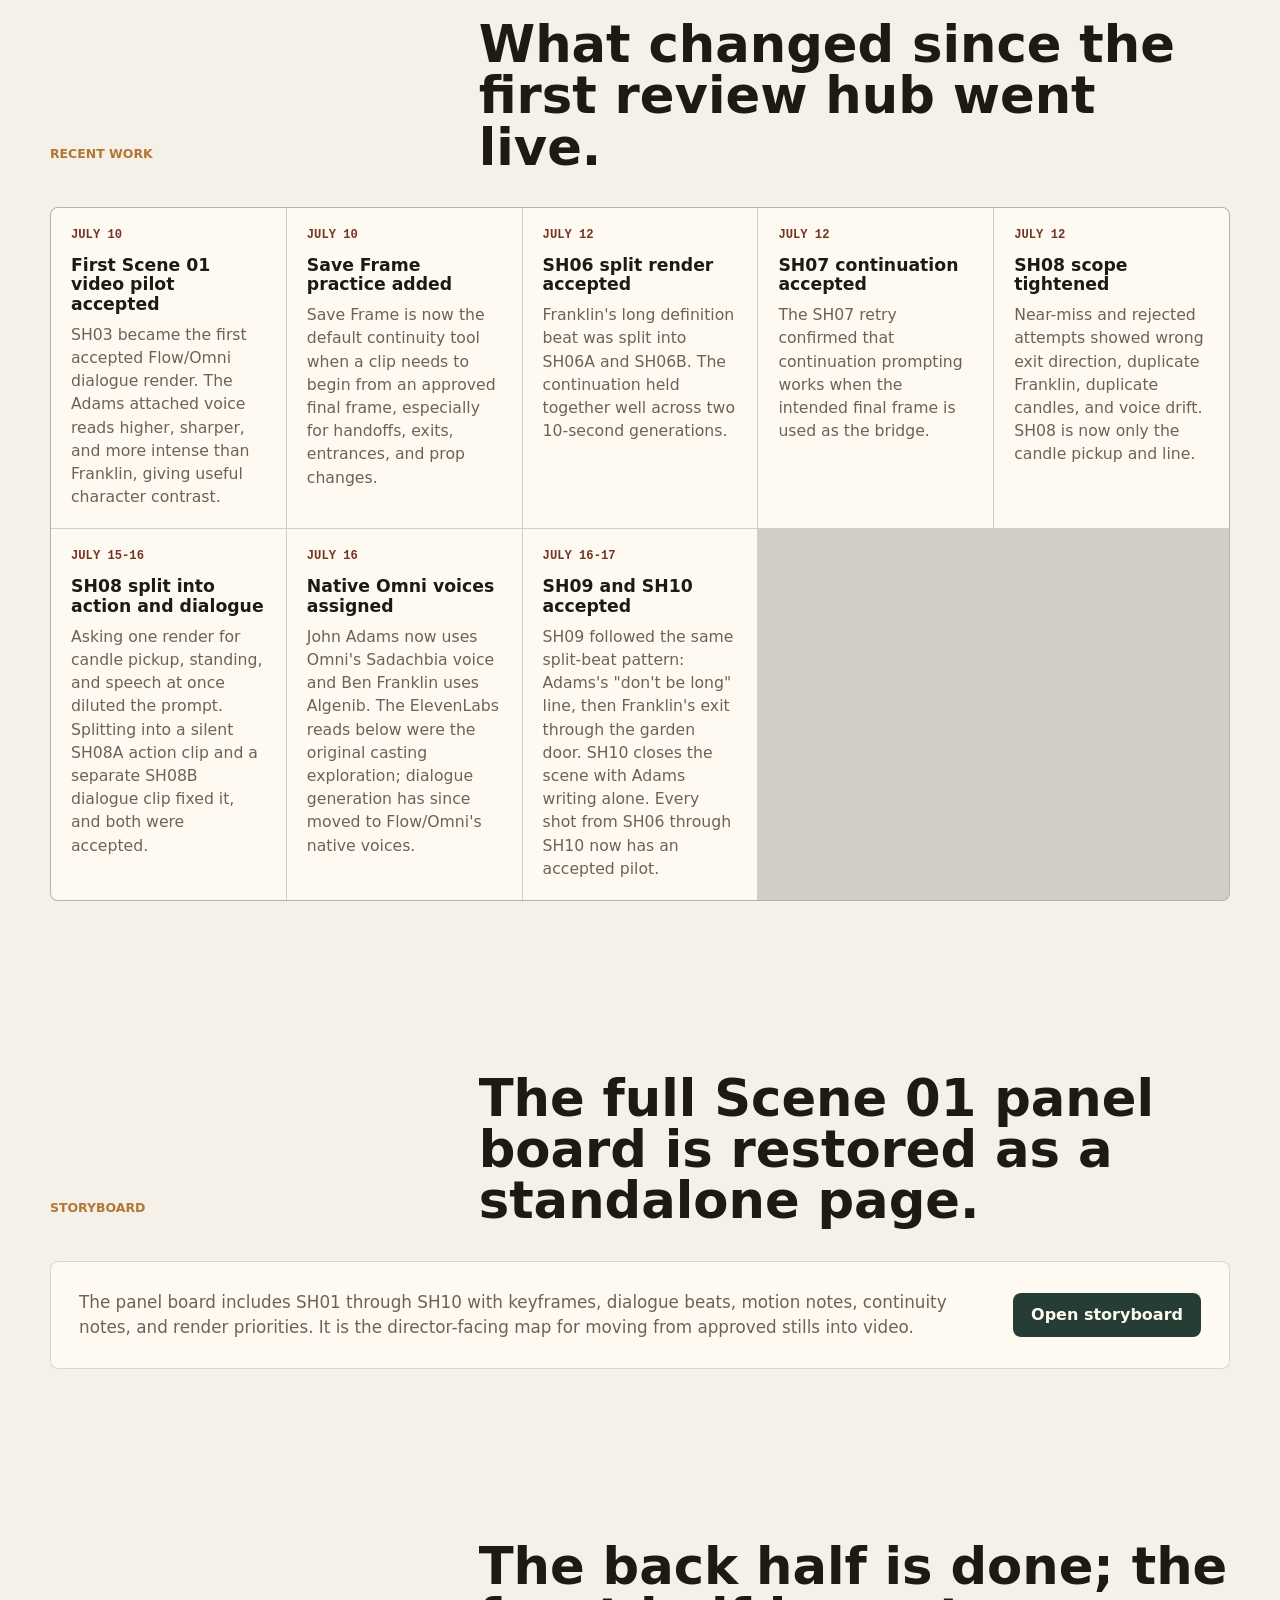
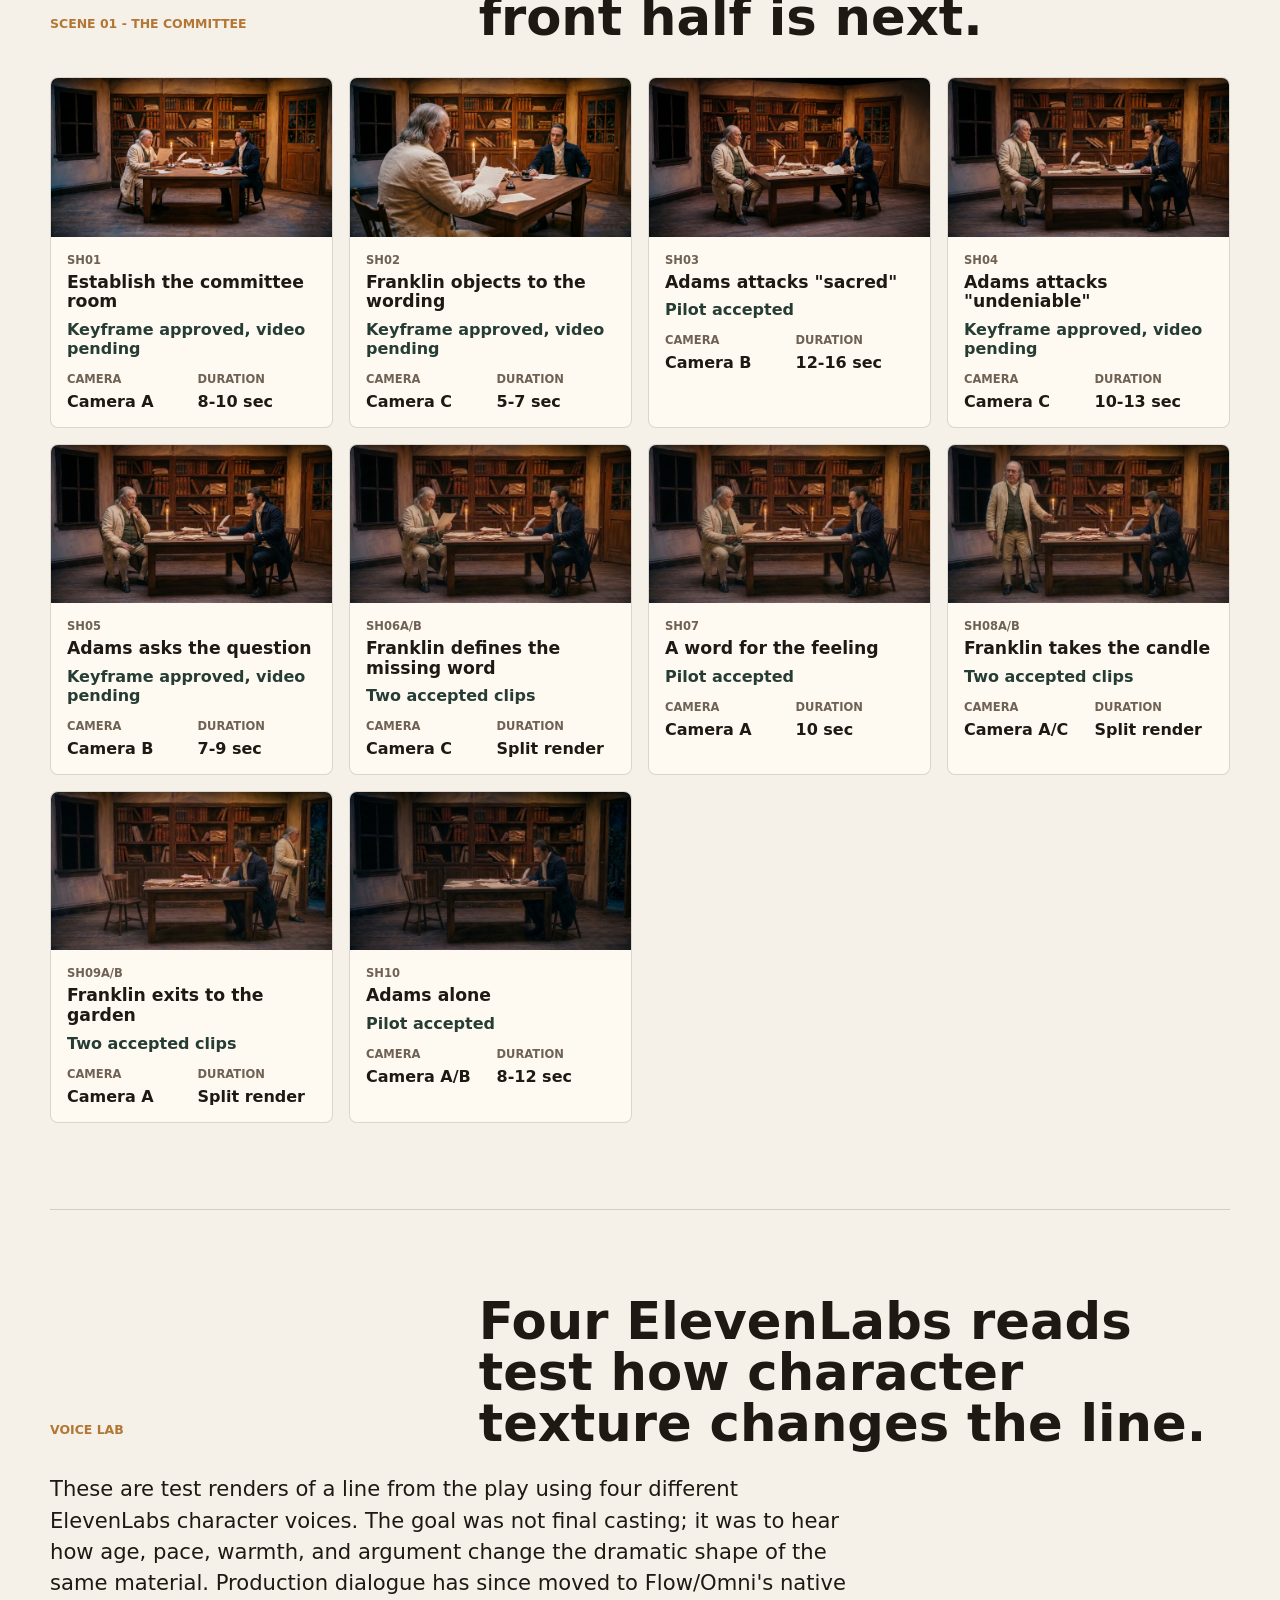
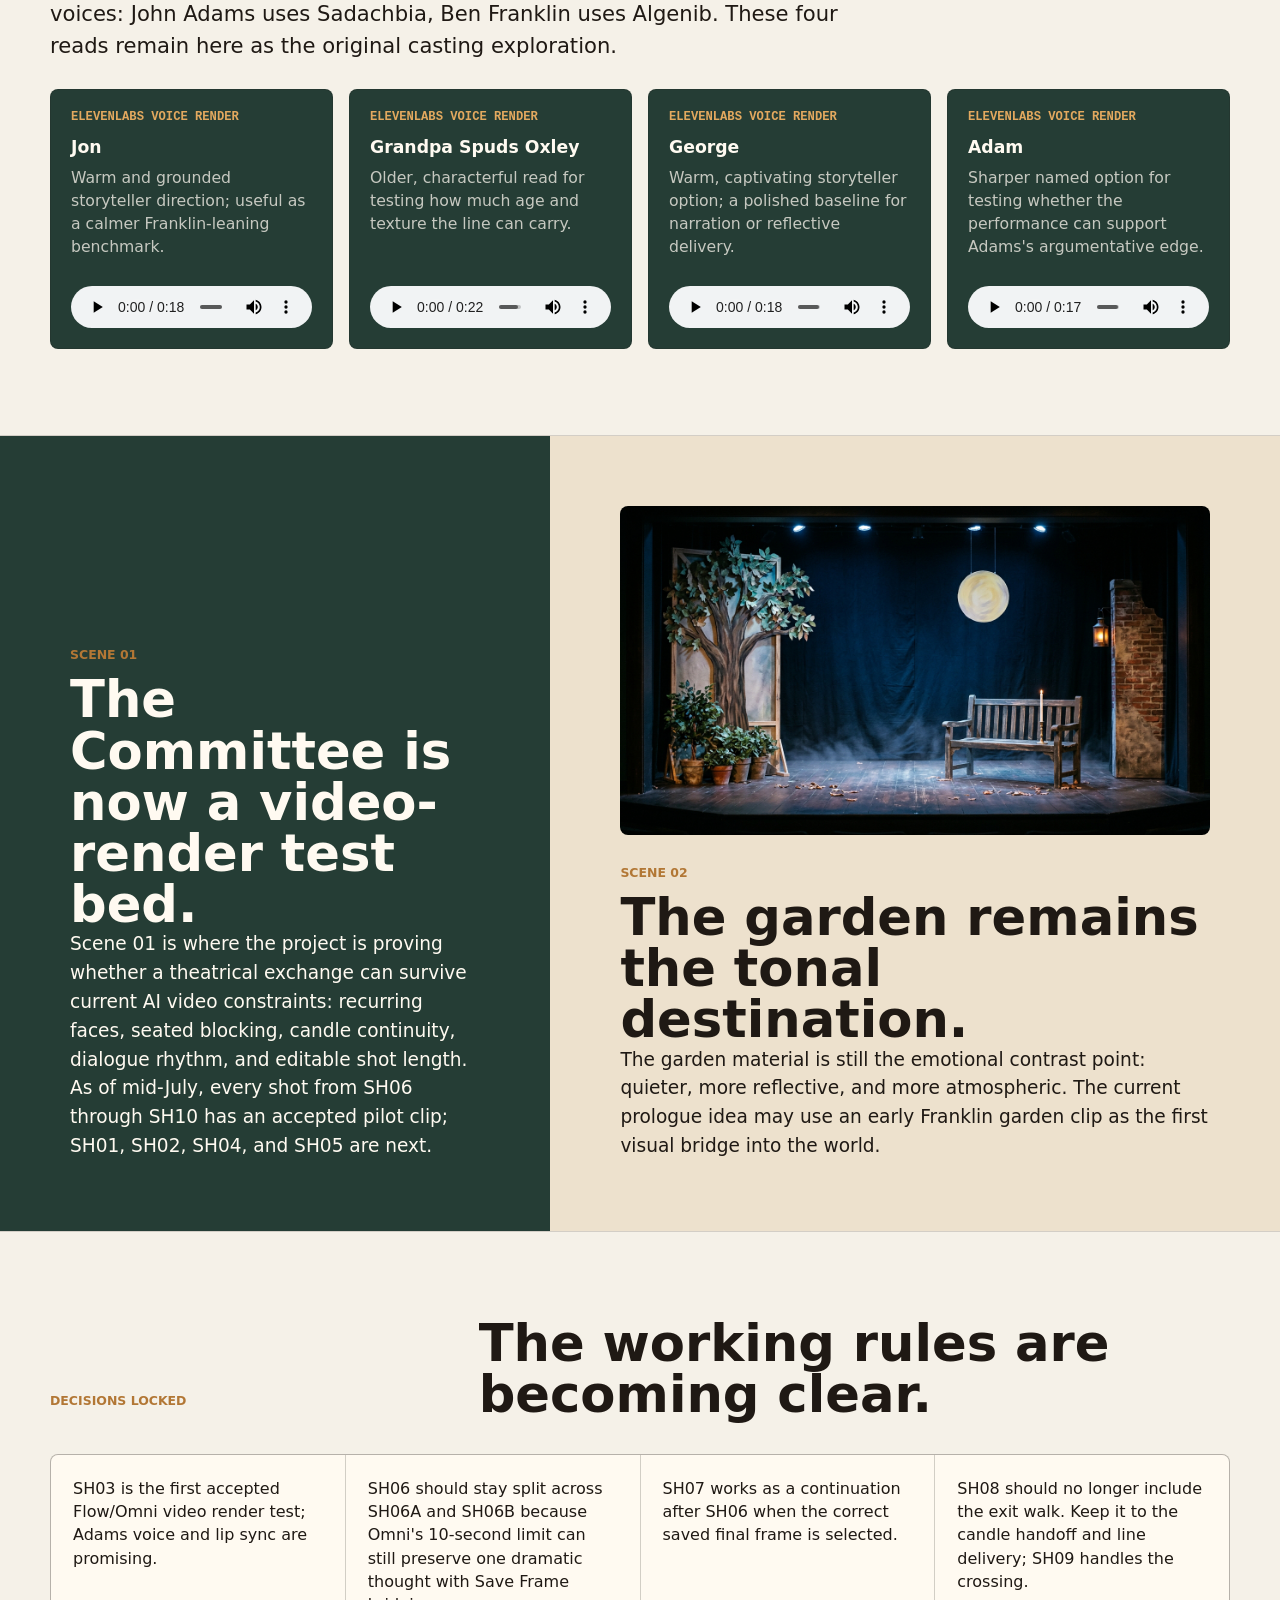
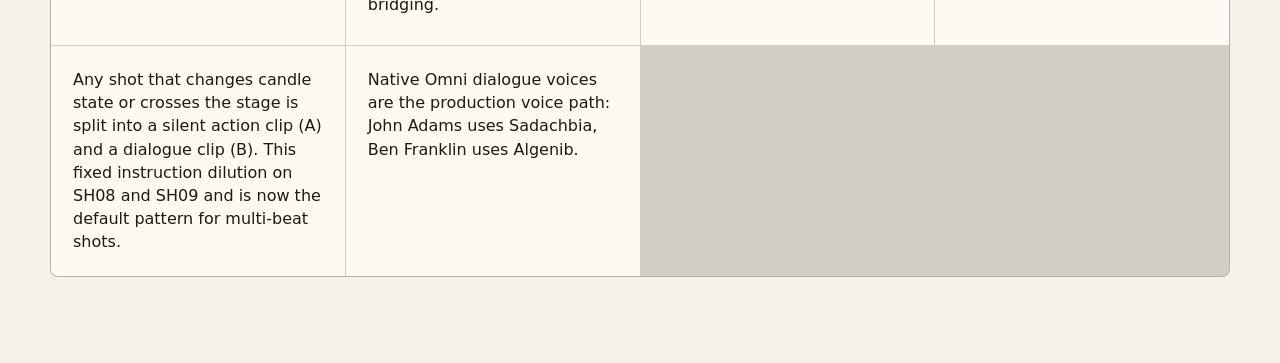
==== commit 4d6fc0bd: "Update site with Scene 01 SH08-SH10 progress and voice pivot Scene 01's back half (SH06-SH10) now ha" ====
--- a/index.html
+++ b/index.html
@@ -61,19 +61,21 @@
     <section class="section currentFocus" id="current-focus" aria-label="Current focus">
       <div class="sectionHeader">
         <p class="eyebrow">Current focus</p>
-        <h2>Scene 01 is moving from keyframes into accepted pilots.</h2>
+        <h2>Scene 01's back half now has an accepted pilot for every shot.</h2>
       </div>
       <div class="focusGrid">
         <p class="focusLead">
-          The Committee now has accepted Flow/Omni dialogue renders for SH03,
-          SH06A, SH06B, and SH07. The next production question is SH08: keep
-          Franklin's candle pickup controlled, then let SH09 handle the walk to
-          the garden door.
+          The Committee has cleared SH03 and the full SH06-SH10 run, using a
+          split action/dialogue pattern for any shot that changes candle state
+          or crosses the stage. What's left is the front half of the scene,
+          SH01, SH02, SH04, and SH05, plus a decision on Google Flow/Omni's
+          visible export watermark before committing to a final delivery
+          pipeline.
         </p>
         <div class="focusMetrics">
           <div class="metric"><span>Active path</span><strong>Google Flow/Omni video pilots</strong></div>
-          <div class="metric"><span>Accepted pilots</span><strong>4 clips across 3 story beats</strong></div>
-          <div class="metric"><span>Current pressure point</span><strong>SH08 candle continuity and voice stability</strong></div>
+          <div class="metric"><span>Accepted pilots</span><strong>9 clips across 6 story beats</strong></div>
+          <div class="metric"><span>Current pressure point</span><strong>Visible export watermark; SH01/02/04/05 still need video</strong></div>
         </div>
       </div>
     </section>
@@ -84,10 +86,10 @@
         <h2>Keep the render tests narrow and measurable.</h2>
       </div>
       <div class="actionList">
-        <div class="actionItem"><span>01</span><p>Retry SH08 as a narrower action: Franklin takes one candle, stands, and says he is going for air.</p></div>
-        <div class="actionItem"><span>02</span><p>Move Franklin's walk to the screen-right garden door into SH09 instead of forcing it into SH08.</p></div>
-        <div class="actionItem"><span>03</span><p>Evaluate the prologue idea: a black title card reading Philadelphia, 1776. dissolving into the May Franklin test clip.</p></div>
-        <div class="actionItem"><span>04</span><p>Compare the four ElevenLabs voice renders for age, texture, pace, line clarity, and character fit.</p></div>
+        <div class="actionItem"><span>01</span><p>Render the remaining Scene 01 video pilots: SH01, SH02, SH04, and SH05.</p></div>
+        <div class="actionItem"><span>02</span><p>Decide how to handle Google Flow/Omni's visible export watermark before committing to a final delivery pipeline.</p></div>
+        <div class="actionItem"><span>03</span><p>Draft and test the narrator line and long-dissolve "Messenger light" interstitial planned between SH09B and SH10.</p></div>
+        <div class="actionItem"><span>04</span><p>Evaluate the prologue idea: a black title card reading Philadelphia, 1776. dissolving into the May Franklin test clip.</p></div>
       </div>
     </section>
 
@@ -97,10 +99,10 @@
         <h2>The control package is now producing usable video.</h2>
       </div>
       <div class="readinessGrid">
-        <div class="metric"><span>Accepted video pilots</span><strong>SH03, SH06A, SH06B, SH07</strong></div>
-        <div class="metric"><span>Continuation method</span><strong>Save Frame bridging works</strong></div>
-        <div class="metric"><span>Current render problem</span><strong>SH08 candle and exit continuity</strong></div>
-        <div class="metric"><span>Production path</span><strong>Google Flow/Omni only</strong></div>
+        <div class="metric"><span>Accepted video pilots</span><strong>SH03, SH06A/B, SH07, SH08A/B, SH09A/B, SH10</strong></div>
+        <div class="metric"><span>Continuation method</span><strong>Save Frame bridging + split action/dialogue clips</strong></div>
+        <div class="metric"><span>Still needs video</span><strong>SH01, SH02, SH04, SH05</strong></div>
+        <div class="metric"><span>Production path</span><strong>Google Flow/Omni only, watermark under review</strong></div>
       </div>
     </section>
 
@@ -115,6 +117,9 @@
         <article class="updateItem"><span>July 12</span><h3>SH06 split render accepted</h3><p>Franklin's long definition beat was split into SH06A and SH06B. The continuation held together well across two 10-second generations.</p></article>
         <article class="updateItem"><span>July 12</span><h3>SH07 continuation accepted</h3><p>The SH07 retry confirmed that continuation prompting works when the intended final frame is used as the bridge.</p></article>
         <article class="updateItem"><span>July 12</span><h3>SH08 scope tightened</h3><p>Near-miss and rejected attempts showed wrong exit direction, duplicate Franklin, duplicate candles, and voice drift. SH08 is now only the candle pickup and line.</p></article>
+        <article class="updateItem"><span>July 15-16</span><h3>SH08 split into action and dialogue</h3><p>Asking one render for candle pickup, standing, and speech at once diluted the prompt. Splitting into a silent SH08A action clip and a separate SH08B dialogue clip fixed it, and both were accepted.</p></article>
+        <article class="updateItem"><span>July 16</span><h3>Native Omni voices assigned</h3><p>John Adams now uses Omni's Sadachbia voice and Ben Franklin uses Algenib. The ElevenLabs reads below were the original casting exploration; dialogue generation has since moved to Flow/Omni's native voices.</p></article>
+        <article class="updateItem"><span>July 16-17</span><h3>SH09 and SH10 accepted</h3><p>SH09 followed the same split-beat pattern: Adams's "don't be long" line, then Franklin's exit through the garden door. SH10 closes the scene with Adams writing alone. Every shot from SH06 through SH10 now has an accepted pilot.</p></article>
       </div>
     </section>
 
@@ -136,24 +141,48 @@
     <section class="section" aria-label="Current shot state">
       <div class="sectionHeader">
         <p class="eyebrow">Scene 01 - The Committee</p>
-        <h2>Accepted pilots are shaping the remaining render plan.</h2>
+        <h2>The back half is done; the front half is next.</h2>
       </div>
       <div class="shotGrid">
         <article class="shotCard">
-          <div class="shotImage"><img src="self-evident/keyframes/SE_S01_SH04_KF_v01.png" alt="SH03: Adams attacks sacred"></div>
-          <div class="shotMeta"><span>SH03</span><h3>Adams attacks sacred</h3><p>Pilot accepted</p><dl><div><dt>Camera</dt><dd>Camera B</dd></div><div><dt>Duration</dt><dd>12-16 sec</dd></div></dl></div>
-        </article>
-        <article class="shotCard">
-          <div class="shotImage"><img src="self-evident/keyframes/SE_S01_SH01_KF_v01.png" alt="SH06A/B: Franklin defines the missing word"></div>
-          <div class="shotMeta"><span>SH06A/B</span><h3>Franklin defines the missing word</h3><p>Two accepted 10-sec clips</p><dl><div><dt>Camera</dt><dd>Camera C</dd></div><div><dt>Duration</dt><dd>Split render</dd></div></dl></div>
-        </article>
-        <article class="shotCard">
-          <div class="shotImage"><img src="self-evident/keyframes/SE_S01_SH08_KF_v01.png" alt="SH07: A word for the feeling"></div>
+          <div class="shotImage"><img src="self-evident/keyframes/SE_S01_SH01_KF_v01.png" alt="SH01: Establish the committee room"></div>
+          <div class="shotMeta"><span>SH01</span><h3>Establish the committee room</h3><p>Keyframe approved, video pending</p><dl><div><dt>Camera</dt><dd>Camera A</dd></div><div><dt>Duration</dt><dd>8-10 sec</dd></div></dl></div>
+        </article>
+        <article class="shotCard">
+          <div class="shotImage"><img src="self-evident/keyframes/SE_S01_SH02_KF_v01.png" alt="SH02: Franklin objects to the wording"></div>
+          <div class="shotMeta"><span>SH02</span><h3>Franklin objects to the wording</h3><p>Keyframe approved, video pending</p><dl><div><dt>Camera</dt><dd>Camera C</dd></div><div><dt>Duration</dt><dd>5-7 sec</dd></div></dl></div>
+        </article>
+        <article class="shotCard">
+          <div class="shotImage"><img src="self-evident/keyframes/SE_S01_SH03_KF_v01.png" alt="SH03: Adams attacks sacred"></div>
+          <div class="shotMeta"><span>SH03</span><h3>Adams attacks "sacred"</h3><p>Pilot accepted</p><dl><div><dt>Camera</dt><dd>Camera B</dd></div><div><dt>Duration</dt><dd>12-16 sec</dd></div></dl></div>
+        </article>
+        <article class="shotCard">
+          <div class="shotImage"><img src="self-evident/keyframes/SE_S01_SH04_KF_v01.png" alt="SH04: Adams attacks undeniable"></div>
+          <div class="shotMeta"><span>SH04</span><h3>Adams attacks "undeniable"</h3><p>Keyframe approved, video pending</p><dl><div><dt>Camera</dt><dd>Camera C</dd></div><div><dt>Duration</dt><dd>10-13 sec</dd></div></dl></div>
+        </article>
+        <article class="shotCard">
+          <div class="shotImage"><img src="self-evident/keyframes/SE_S01_SH05_KF_v01.png" alt="SH05: Adams asks the question"></div>
+          <div class="shotMeta"><span>SH05</span><h3>Adams asks the question</h3><p>Keyframe approved, video pending</p><dl><div><dt>Camera</dt><dd>Camera B</dd></div><div><dt>Duration</dt><dd>7-9 sec</dd></div></dl></div>
+        </article>
+        <article class="shotCard">
+          <div class="shotImage"><img src="self-evident/keyframes/SE_S01_SH06_KF_v01.png" alt="SH06A/B: Franklin defines the missing word"></div>
+          <div class="shotMeta"><span>SH06A/B</span><h3>Franklin defines the missing word</h3><p>Two accepted clips</p><dl><div><dt>Camera</dt><dd>Camera C</dd></div><div><dt>Duration</dt><dd>Split render</dd></div></dl></div>
+        </article>
+        <article class="shotCard">
+          <div class="shotImage"><img src="self-evident/keyframes/SE_S01_SH07_KF_v01.png" alt="SH07: A word for the feeling"></div>
           <div class="shotMeta"><span>SH07</span><h3>A word for the feeling</h3><p>Pilot accepted</p><dl><div><dt>Camera</dt><dd>Camera A</dd></div><div><dt>Duration</dt><dd>10 sec</dd></div></dl></div>
         </article>
         <article class="shotCard">
-          <div class="shotImage"><img src="self-evident/keyframes/SE_S01_SH10_KF_v01.png" alt="SH08: Franklin takes the candle"></div>
-          <div class="shotMeta"><span>SH08</span><h3>Franklin takes the candle</h3><p>Render target revised</p><dl><div><dt>Camera</dt><dd>Camera A/C</dd></div><div><dt>Duration</dt><dd>7-10 sec</dd></div></dl></div>
+          <div class="shotImage"><img src="self-evident/keyframes/SE_S01_SH08_KF_v01.png" alt="SH08A/B: Franklin takes the candle"></div>
+          <div class="shotMeta"><span>SH08A/B</span><h3>Franklin takes the candle</h3><p>Two accepted clips</p><dl><div><dt>Camera</dt><dd>Camera A/C</dd></div><div><dt>Duration</dt><dd>Split render</dd></div></dl></div>
+        </article>
+        <article class="shotCard">
+          <div class="shotImage"><img src="self-evident/keyframes/SE_S01_SH09_KF_v01.png" alt="SH09A/B: Franklin exits to the garden"></div>
+          <div class="shotMeta"><span>SH09A/B</span><h3>Franklin exits to the garden</h3><p>Two accepted clips</p><dl><div><dt>Camera</dt><dd>Camera A</dd></div><div><dt>Duration</dt><dd>Split render</dd></div></dl></div>
+        </article>
+        <article class="shotCard">
+          <div class="shotImage"><img src="self-evident/keyframes/SE_S01_SH10_KF_v01.png" alt="SH10: Adams alone"></div>
+          <div class="shotMeta"><span>SH10</span><h3>Adams alone</h3><p>Pilot accepted</p><dl><div><dt>Camera</dt><dd>Camera A/B</dd></div><div><dt>Duration</dt><dd>8-12 sec</dd></div></dl></div>
         </article>
       </div>
     </section>
@@ -166,9 +195,11 @@
       <div class="voiceIntro">
         <p>
           These are test renders of a line from the play using four different
-          ElevenLabs character voices. The goal is not final casting yet; it is
+          ElevenLabs character voices. The goal was not final casting; it was
           to hear how age, pace, warmth, and argument change the dramatic shape
-          of the same material.
+          of the same material. Production dialogue has since moved to Flow/Omni's
+          native voices: John Adams uses Sadachbia, Ben Franklin uses Algenib. These
+          four reads remain here as the original casting exploration.
         </p>
       </div>
       <div class="voiceGrid">
@@ -183,7 +214,7 @@
       <div class="sceneBlock primary">
         <p class="eyebrow">Scene 01</p>
         <h2>The Committee is now a video-render test bed.</h2>
-        <p>Scene 01 is where the project is proving whether a theatrical exchange can survive current AI video constraints: recurring faces, seated blocking, candle continuity, dialogue rhythm, and editable shot length.</p>
+        <p>Scene 01 is where the project is proving whether a theatrical exchange can survive current AI video constraints: recurring faces, seated blocking, candle continuity, dialogue rhythm, and editable shot length. As of mid-July, every shot from SH06 through SH10 has an accepted pilot clip; SH01, SH02, SH04, and SH05 are next.</p>
       </div>
       <div class="sceneBlock garden">
         <div class="gardenImage"><img src="self-evident/refs/SE_ENV_GARDEN_RICH_STAGE_MASTER_v01.jpeg" alt="Garden stage environment reference"></div>
@@ -205,6 +236,8 @@
         <p>SH06 should stay split across SH06A and SH06B because Omni's 10-second limit can still preserve one dramatic thought with Save Frame bridging.</p>
         <p>SH07 works as a continuation after SH06 when the correct saved final frame is selected.</p>
         <p>SH08 should no longer include the exit walk. Keep it to the candle handoff and line delivery; SH09 handles the crossing.</p>
+        <p>Any shot that changes candle state or crosses the stage is split into a silent action clip (A) and a dialogue clip (B). This fixed instruction dilution on SH08 and SH09 and is now the default pattern for multi-beat shots.</p>
+        <p>Native Omni dialogue voices are the production voice path: John Adams uses Sadachbia, Ben Franklin uses Algenib.</p>
       </div>
     </section>
   </main>
